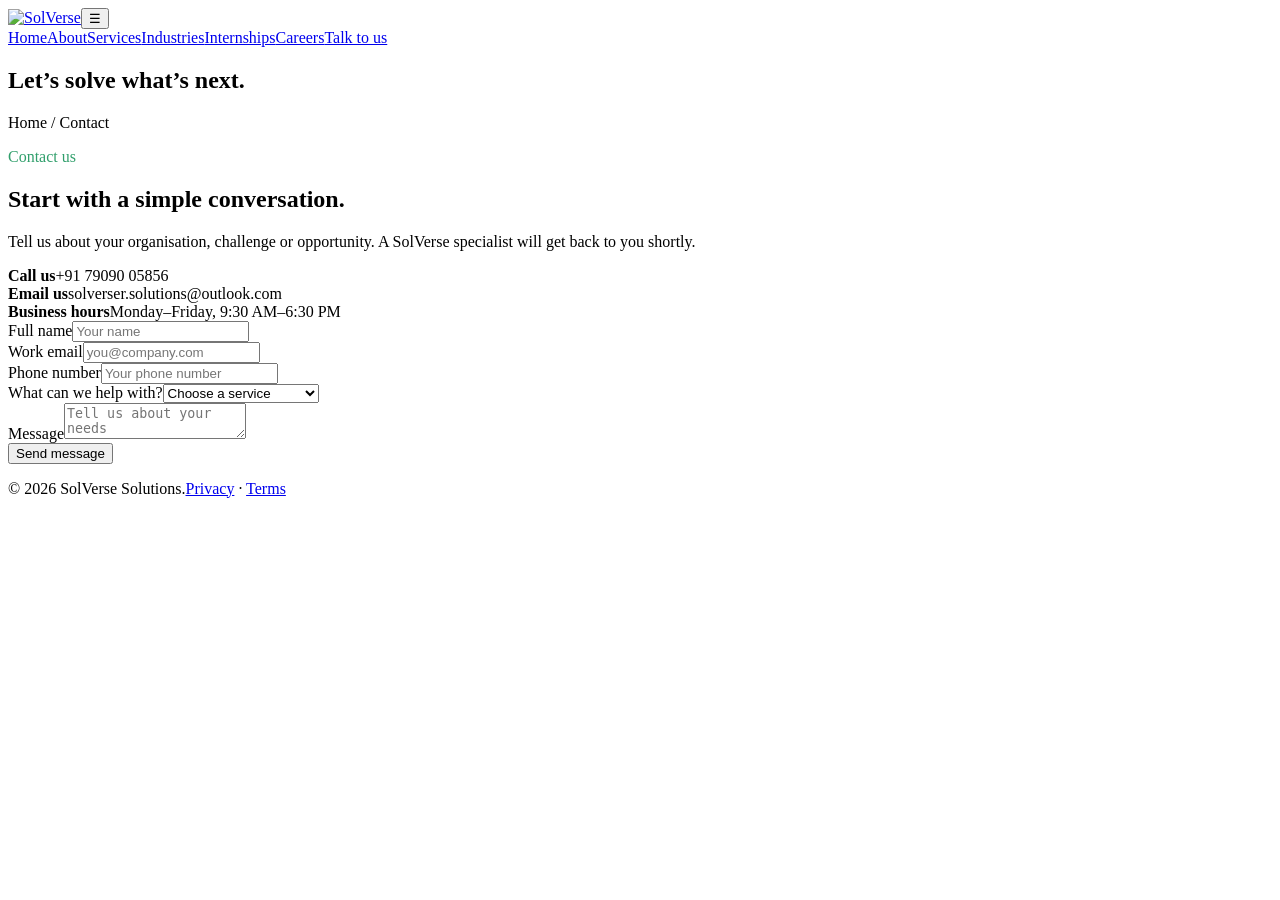
==== contact.html @ c5a5aeae "Internal Upload" ====
<!doctype html><html lang="en"><head><meta charset="utf-8"><meta name="viewport" content="width=device-width,initial-scale=1"><title>Contact | SolVerse Solutions</title><link rel="stylesheet" href="assets/css/style.css"></head><body><nav class="nav"><div class="container"><a class="brand" href="index.html"><img src="assets/images/logo.png" alt="SolVerse"></a><button class="menu">☰</button><div class="links"><a href="index.html">Home</a><a href="about.html">About</a><a href="services.html">Services</a><a href="industries.html">Industries</a><a href="internship.html">Internships</a><a href="careers.html">Careers</a><a class="btn active" href="contact.html">Talk to us</a></div></div></nav><main><section class="page-hero"><div class="container"><h1>Let’s solve what’s next.</h1><p class="breadcrumb">Home / Contact</p></div></section><section class="section"><div class="container split"><div class="reveal"><span class="eyebrow" style="color:#319f6c">Contact us</span><h2>Start with a simple conversation.</h2><p>Tell us about your organisation, challenge or opportunity. A SolVerse specialist will get back to you shortly.</p><div class="contact-list"><div><strong>Call us</strong>+91 79090 05856</div><div><strong>Email us</strong>solverser.solutions@outlook.com</div><div><strong>Business hours</strong>Monday–Friday, 9:30 AM–6:30 PM</div></div></div><form class="form-card form-grid reveal"><div><label>Full name<input name="name" required placeholder="Your name"></label></div><div><label>Work email<input name="email" type="email" required placeholder="you@company.com"></label></div><div><label>Phone number<input name="phone" type="tel" placeholder="Your phone number"></label></div><div><label>What can we help with?<select name="service"><option value="">Choose a service</option><option>Recruitment & Staffing</option><option>Payroll & Compliance</option><option>HR Consulting</option><option>Other</option></select></label></div><div class="full"><label>Message<textarea name="message" required placeholder="Tell us about your needs"></textarea></label></div><div class="full"><button type="submit" class="btn">Send message</button><p class="form-message"></p></div></form></div></section></main><footer class="footer"><div class="container footer-bottom"><span>© 2026 SolVerse Solutions.</span><span><a href="privacy.html">Privacy</a> · <a href="terms.html">Terms</a></span></div></footer><script src="assets/js/script.js"></script></body></html>
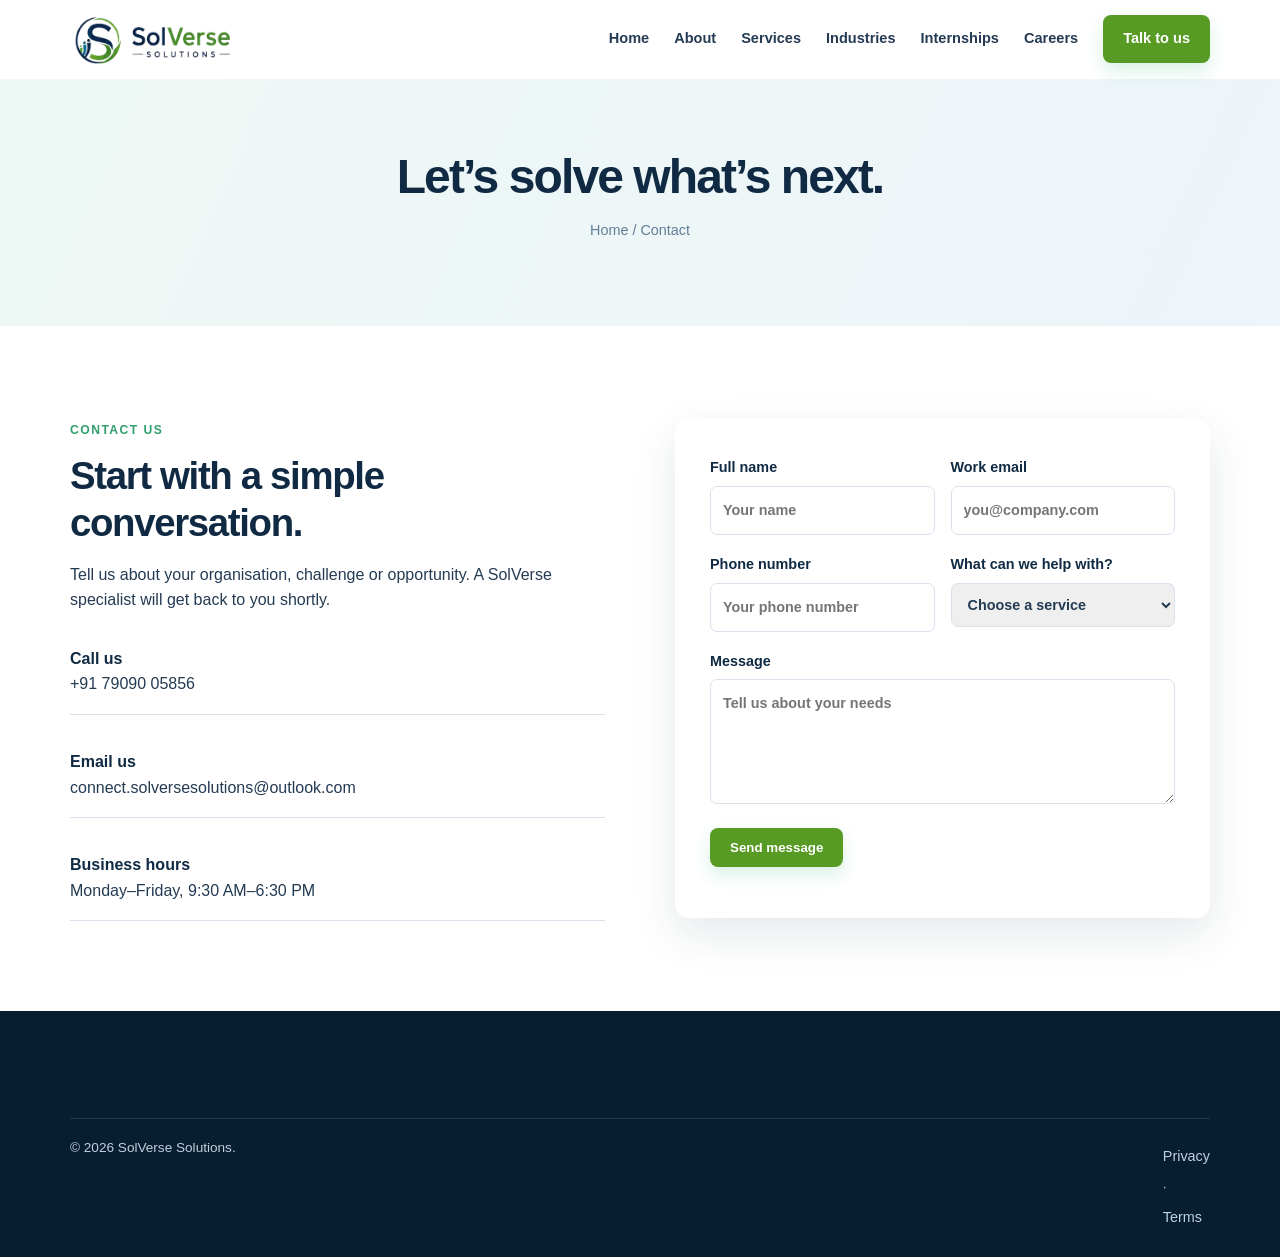
==== commit c7e8b229: "Email Change Changed the Email to something i can handle myslef" ====
--- a/contact.html
+++ b/contact.html
@@ -1 +1 @@
-<!doctype html><html lang="en"><head><meta charset="utf-8"><meta name="viewport" content="width=device-width,initial-scale=1"><title>Contact | SolVerse Solutions</title><link rel="stylesheet" href="assets/css/style.css"></head><body><nav class="nav"><div class="container"><a class="brand" href="index.html"><img src="assets/images/logo.png" alt="SolVerse"></a><button class="menu">☰</button><div class="links"><a href="index.html">Home</a><a href="about.html">About</a><a href="services.html">Services</a><a href="industries.html">Industries</a><a href="internship.html">Internships</a><a href="careers.html">Careers</a><a class="btn active" href="contact.html">Talk to us</a></div></div></nav><main><section class="page-hero"><div class="container"><h1>Let’s solve what’s next.</h1><p class="breadcrumb">Home / Contact</p></div></section><section class="section"><div class="container split"><div class="reveal"><span class="eyebrow" style="color:#319f6c">Contact us</span><h2>Start with a simple conversation.</h2><p>Tell us about your organisation, challenge or opportunity. A SolVerse specialist will get back to you shortly.</p><div class="contact-list"><div><strong>Call us</strong>+91 79090 05856</div><div><strong>Email us</strong>solverser.solutions@outlook.com</div><div><strong>Business hours</strong>Monday–Friday, 9:30 AM–6:30 PM</div></div></div><form class="form-card form-grid reveal"><div><label>Full name<input name="name" required placeholder="Your name"></label></div><div><label>Work email<input name="email" type="email" required placeholder="you@company.com"></label></div><div><label>Phone number<input name="phone" type="tel" placeholder="Your phone number"></label></div><div><label>What can we help with?<select name="service"><option value="">Choose a service</option><option>Recruitment & Staffing</option><option>Payroll & Compliance</option><option>HR Consulting</option><option>Other</option></select></label></div><div class="full"><label>Message<textarea name="message" required placeholder="Tell us about your needs"></textarea></label></div><div class="full"><button type="submit" class="btn">Send message</button><p class="form-message"></p></div></form></div></section></main><footer class="footer"><div class="container footer-bottom"><span>© 2026 SolVerse Solutions.</span><span><a href="privacy.html">Privacy</a> · <a href="terms.html">Terms</a></span></div></footer><script src="assets/js/script.js"></script></body></html>
+<!doctype html><html lang="en"><head><meta charset="utf-8"><meta name="viewport" content="width=device-width,initial-scale=1"><title>Contact | SolVerse Solutions</title><link rel="stylesheet" href="assets/css/style.css"></head><body><nav class="nav"><div class="container"><a class="brand" href="index.html"><img src="assets/images/logo.png" alt="SolVerse"></a><button class="menu">☰</button><div class="links"><a href="index.html">Home</a><a href="about.html">About</a><a href="services.html">Services</a><a href="industries.html">Industries</a><a href="internship.html">Internships</a><a href="careers.html">Careers</a><a class="btn active" href="contact.html">Talk to us</a></div></div></nav><main><section class="page-hero"><div class="container"><h1>Let’s solve what’s next.</h1><p class="breadcrumb">Home / Contact</p></div></section><section class="section"><div class="container split"><div class="reveal"><span class="eyebrow" style="color:#319f6c">Contact us</span><h2>Start with a simple conversation.</h2><p>Tell us about your organisation, challenge or opportunity. A SolVerse specialist will get back to you shortly.</p><div class="contact-list"><div><strong>Call us</strong>+91 79090 05856</div><div><strong>Email us</strong>connect.solversesolutions@outlook.com</div><div><strong>Business hours</strong>Monday–Friday, 9:30 AM–6:30 PM</div></div></div><form class="form-card form-grid reveal"><div><label>Full name<input name="name" required placeholder="Your name"></label></div><div><label>Work email<input name="email" type="email" required placeholder="you@company.com"></label></div><div><label>Phone number<input name="phone" type="tel" placeholder="Your phone number"></label></div><div><label>What can we help with?<select name="service"><option value="">Choose a service</option><option>Recruitment & Staffing</option><option>Payroll & Compliance</option><option>HR Consulting</option><option>Other</option></select></label></div><div class="full"><label>Message<textarea name="message" required placeholder="Tell us about your needs"></textarea></label></div><div class="full"><button type="submit" class="btn">Send message</button><p class="form-message"></p></div></form></div></section></main><footer class="footer"><div class="container footer-bottom"><span>© 2026 SolVerse Solutions.</span><span><a href="privacy.html">Privacy</a> · <a href="terms.html">Terms</a></span></div></footer><script src="assets/js/script.js"></script></body></html>
--- a/assets/css/style.css
+++ b/assets/css/style.css
@@ -0,0 +1 @@
+:root{--navy:#102a43;--blue:#1c4f80;--green:#579a24;--mint:#eaf8f2;--ink:#243b53;--muted:#627d98;--line:#d9e2ec;--white:#fff;--shadow:0 16px 44px rgba(16,42,67,.11)}*{box-sizing:border-box}html{scroll-behavior:smooth}body{margin:0;font-family:Inter,Segoe UI,Arial,sans-serif;color:var(--ink);line-height:1.6;background:#fff}a{color:inherit;text-decoration:none}img{max-width:100%}.container{width:min(1140px,calc(100% - 40px));margin:auto}.topbar{background:var(--navy);color:#dbeafe;font-size:.82rem}.topbar .container{display:flex;justify-content:space-between;padding:8px 0;gap:12px}.topbar a{color:#fff}.nav{position:sticky;top:0;z-index:20;background:rgba(255,255,255,.96);backdrop-filter:blur(12px);border-bottom:1px solid transparent}.nav.scrolled{box-shadow:0 5px 20px rgba(16,42,67,.08)}.nav .container{height:78px;display:flex;align-items:center;justify-content:space-between}.brand img{width:195px;display:block}.links{display:flex;align-items:center;gap:25px;font-size:.91rem;font-weight:650}.links a{position:relative}.links a:not(.btn):after{content:"";position:absolute;bottom:-7px;left:0;width:0;height:2px;background:var(--green);transition:.2s}.links a:hover:after,.links a.active:after{width:100%}.btn{display:inline-flex;align-items:center;justify-content:center;border:0;border-radius:8px;padding:12px 20px;background:var(--green);color:#fff;font-weight:750;cursor:pointer;transition:.25s;box-shadow:0 8px 18px rgba(66,184,131,.2)}.btn:hover{transform:translateY(-2px);background:#319f6c}.btn-outline{background:transparent;border:1px solid rgba(255,255,255,.6);box-shadow:none}.btn-outline:hover{background:#fff;color:var(--navy)}.menu{display:none;border:0;background:none;font-size:1.5rem;color:var(--navy)}.hero{overflow:hidden;position:relative;background:linear-gradient(125deg,#0a253d 0%,#123d62 52%,#167459 100%);color:#fff;padding:98px 0 105px}.hero:after,.hero:before{content:"";position:absolute;border-radius:50%;background:rgba(255,255,255,.07)}.hero:before{width:520px;height:520px;right:-170px;top:-170px}.hero:after{width:330px;height:330px;left:-170px;bottom:-180px}.hero-grid{display:grid;grid-template-columns:1.15fr .85fr;gap:60px;align-items:center;position:relative;z-index:1}.eyebrow{display:inline-block;letter-spacing:.12em;text-transform:uppercase;color:#9ef0c8;font-size:.76rem;font-weight:800;margin-bottom:13px}.hero h1{font-size:clamp(2.5rem,5vw,4.6rem);line-height:1.08;letter-spacing:-.045em;margin:0 0 20px}.hero p{font-size:1.08rem;max-width:600px;color:#d9ebf7}.hero-actions{display:flex;gap:12px;flex-wrap:wrap;margin-top:30px}.hero-art{height:360px;position:relative}.orb{position:absolute;border-radius:28px;background:rgba(255,255,255,.12);border:1px solid rgba(255,255,255,.19);backdrop-filter:blur(8px)}.orb.one{height:275px;width:280px;right:30px;top:30px;transform:rotate(12deg)}.orb.two{height:164px;width:220px;left:10px;bottom:18px}.stat-float{position:absolute;right:0;bottom:0;background:#fff;color:var(--navy);border-radius:14px;padding:18px 24px;box-shadow:var(--shadow);font-weight:800}.stat-float strong{display:block;color:var(--green);font-size:2rem;line-height:1.1}.section{padding:90px 0}.section-soft{background:#f7fbfc}.section-head{max-width:650px;margin:0 auto 44px;text-align:center}.section-head h2,.split h2{font-size:clamp(1.9rem,3vw,2.75rem);line-height:1.2;letter-spacing:-.035em;margin:0 0 13px;color:var(--navy)}.section-head p{color:var(--muted);margin:0}.cards{display:grid;grid-template-columns:repeat(3,1fr);gap:22px}.card{background:#fff;padding:29px;border:1px solid var(--line);border-radius:13px;transition:.25s}.card:hover{transform:translateY(-6px);box-shadow:var(--shadow);border-color:transparent}.icon{width:48px;height:48px;border-radius:12px;background:var(--mint);color:var(--green);display:grid;place-items:center;font-size:1.35rem;font-weight:900;margin-bottom:18px}.card h3{margin:0 0 9px;color:var(--navy);font-size:1.16rem}.card p{margin:0;color:var(--muted);font-size:.94rem}.split{display:grid;grid-template-columns:1fr 1fr;gap:70px;align-items:center}.visual{min-height:345px;border-radius:18px;background:linear-gradient(145deg,#d7f6e6,#e6f1fb);position:relative;overflow:hidden}.visual:before{content:"";position:absolute;width:220px;height:220px;border:38px solid var(--green);border-radius:50%;right:45px;top:45px;opacity:.9}.visual:after{content:"";position:absolute;width:175px;height:175px;border:30px solid var(--navy);border-radius:50%;bottom:22px;left:35px}.ticks{list-style:none;padding:0;margin:24px 0}.ticks li{margin:12px 0}.ticks li:before{content:"✓";display:inline-grid;place-items:center;width:22px;height:22px;background:var(--mint);color:var(--green);border-radius:50%;margin-right:11px;font-weight:bold}.numbers{display:grid;grid-template-columns:repeat(4,1fr);background:var(--navy);color:#fff;border-radius:14px;overflow:hidden}.number{text-align:center;padding:31px 14px;border-right:1px solid rgba(255,255,255,.16)}.number:last-child{border:0}.number strong{display:block;font-size:2.3rem;color:#9ef0c8;line-height:1.1}.number span{font-size:.87rem;color:#d9e7f3}.banner{background:linear-gradient(120deg,var(--navy),var(--blue));color:#fff;padding:65px 0}.banner .container{display:flex;align-items:center;justify-content:space-between;gap:25px}.banner h2{margin:0;font-size:2rem}.page-hero{padding:70px 0;background:linear-gradient(115deg,#eef8f4,#edf4fa);text-align:center}.page-hero h1{color:var(--navy);font-size:3rem;line-height:1.15;margin:0 0 10px;letter-spacing:-.04em}.breadcrumb{color:var(--muted);font-size:.9rem}.service-grid{display:grid;grid-template-columns:repeat(3,1fr);gap:20px}.service{border-radius:13px;border:1px solid var(--line);padding:25px;background:#fff}.service span{color:var(--green);font-weight:800}.industry{background:var(--navy);color:#fff;border-radius:13px;padding:26px;min-height:155px;display:flex;flex-direction:column;justify-content:flex-end;background-image:linear-gradient(135deg,rgba(255,255,255,.05),transparent)}.industry:nth-child(2n){background:var(--blue)}.industry:nth-child(3n){background:#17634d}.industry h3{margin:0}.quote{background:#fff;border-left:4px solid var(--green);padding:28px;border-radius:0 12px 12px 0;box-shadow:var(--shadow);font-size:1.05rem}.quote footer{color:var(--green);font-size:.9rem;font-weight:800;margin-top:12px}.job{display:flex;justify-content:space-between;align-items:center;gap:20px;padding:22px 0;border-bottom:1px solid var(--line)}.job h3{margin:0;color:var(--navy)}.job p{margin:4px 0 0;color:var(--muted);font-size:.9rem}.form-grid{display:grid;grid-template-columns:1fr 1fr;gap:16px}.form-card{padding:35px;border-radius:14px;background:#fff;box-shadow:var(--shadow)}label{font-weight:700;font-size:.9rem;color:var(--navy)}input,select,textarea{width:100%;margin-top:6px;border:1px solid var(--line);border-radius:7px;padding:12px;font:inherit;color:var(--ink)}textarea{resize:vertical;min-height:125px}.full{grid-column:1/-1}.contact-list{display:grid;gap:17px}.contact-list div{padding:17px 0;border-bottom:1px solid var(--line)}.contact-list strong{display:block;color:var(--navy)}.legal{max-width:820px;margin:auto}.legal h2{color:var(--navy);margin-top:36px}.legal p{color:var(--muted)}.footer{background:#071d30;color:#bfd0df;padding:65px 0 20px}.footer-grid{display:grid;grid-template-columns:1.4fr 1fr 1fr 1.2fr;gap:35px}.footer h3{color:#fff;font-size:1rem;margin:0 0 17px}.footer a{display:block;margin:8px 0;font-size:.9rem}.footer .brand img{filter:brightness(0) invert(1);width:190px}.footer-bottom{margin-top:42px;border-top:1px solid rgba(255,255,255,.13);padding-top:18px;font-size:.85rem;display:flex;justify-content:space-between}.float{position:fixed;right:20px;bottom:20px;width:48px;height:48px;background:#25d366;border-radius:50%;color:#fff;display:grid;place-items:center;font-size:1.3rem;z-index:10;box-shadow:0 6px 20px rgba(37,211,102,.35)}.reveal{opacity:0;transform:translateY(22px);transition:.65s}.reveal.show{opacity:1;transform:none}@media(max-width:850px){.links{display:none;position:absolute;top:78px;left:0;right:0;background:#fff;box-shadow:var(--shadow);padding:18px 20px;flex-direction:column;align-items:flex-start}.links.open{display:flex}.menu{display:block}.hero-grid,.split{grid-template-columns:1fr;gap:35px}.hero-art{display:none}.cards,.service-grid{grid-template-columns:repeat(2,1fr)}.numbers{grid-template-columns:repeat(2,1fr)}.number:nth-child(2){border-right:0}.footer-grid{grid-template-columns:1fr 1fr}.topbar .container{justify-content:center}.topbar span:first-child{display:none}}@media(max-width:560px){.container{width:min(100% - 30px,1140px)}.hero{padding:75px 0}.section{padding:65px 0}.cards,.service-grid,.form-grid,.footer-grid{grid-template-columns:1fr}.full{grid-column:auto}.page-hero h1{font-size:2.35rem}.banner .container,.footer-bottom,.job{align-items:flex-start;flex-direction:column}.numbers{grid-template-columns:1fr 1fr}.number{padding:22px 8px}.topbar{display:none}}
